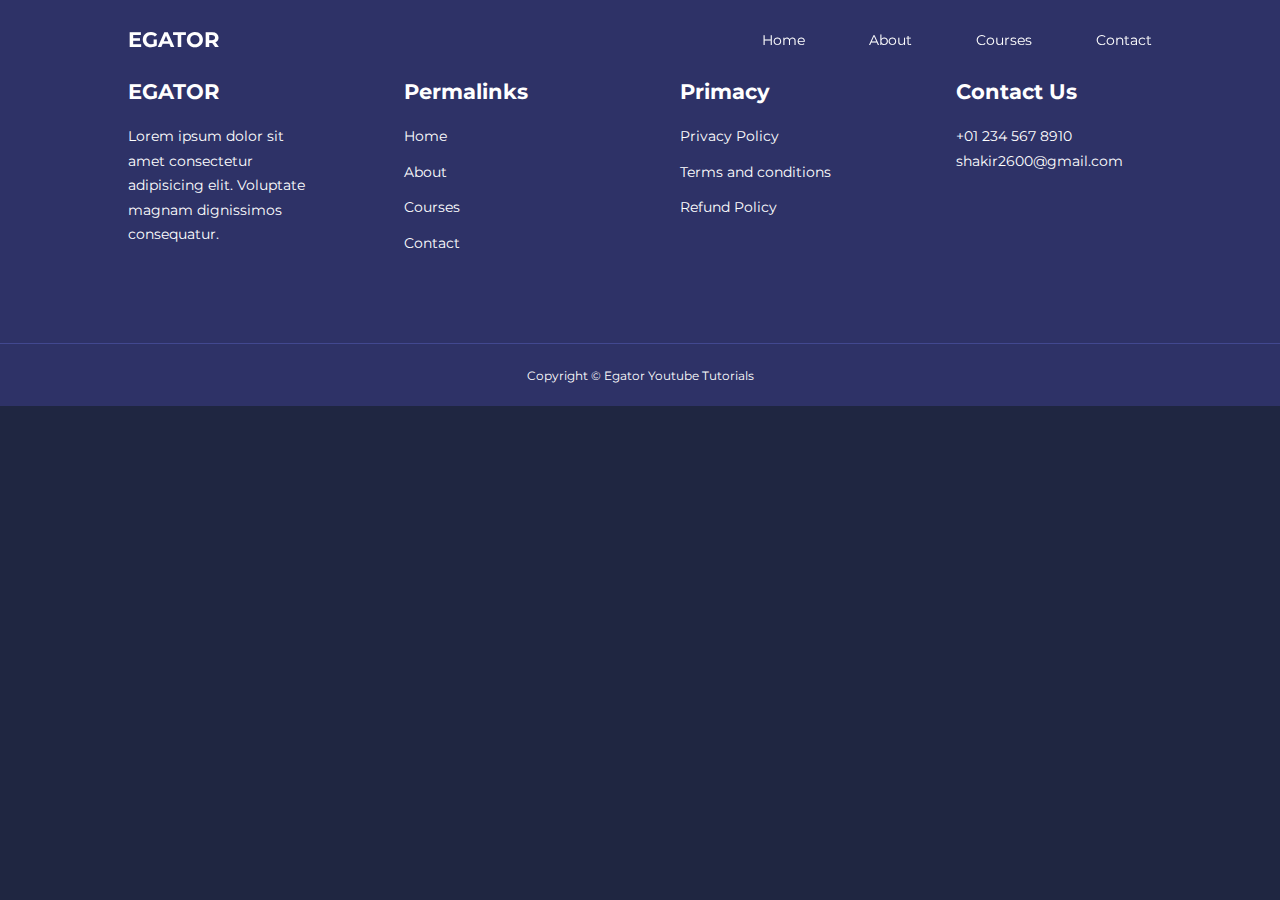
==== about.html @ 31ecaff0 "commit" ====
<!DOCTYPE html>
<html lang="en">
<head>
    <meta charset="UTF-8">
    <meta http-equiv="X-UA-Compatible" content="IE=edge">
    <meta name="viewport" content="width=device-width, initial-scale=1.0">
    <title>Responsive Multipage Education Website Using HTML, CSS && JavaScript</title>

    <link rel="stylesheet" href="./css/style.css">
    <!-- Iconscout CDN-->
    <link rel="stylesheet" href="https://unicons.iconscout.com/release/v2.1.6/css/unicons.css">
    <!-- Google fonts (MONTSERRAT)-->
    <link rel="preconnect" href="https://fonts.googleapis.com">
    <link rel="preconnect" href="https://fonts.gstatic.com" crossorigin>
    <link href="https://fonts.googleapis.com/css2?family=Montserrat:wght@300;400;500;600;700;800;900&display=swap" rel="stylesheet">

</head>
    <body>
        <nav>
            <div class="container nav__container">
                <a href="index.html"> <h4>EGATOR</h4></a>
                <ul class="nav__menu">
                    <li><a href="index.html">Home</a></li>
                    <li><a href="about.html">About</a></li>
                    <li><a href="courses.html">Courses</a></li>
                    <li><a href="contact.html">Contact</a></li>
                </ul>
                <button id="open-menu-btn"><i class="uil uil-bars"></i></button>
                <button id="close-menu-btn"><i class="uil uil-multiply"></i></button>
            </div>
        </nav>
    <!--END OF NAVBAR-->

    <footer> 
    <div class="container footer__container">

        <div class="footer__1">
            <a href="index.html" class="footer__logo"><h4>EGATOR</h4></a>
            <p>Lorem ipsum dolor sit amet consectetur adipisicing elit. Voluptate magnam dignissimos consequatur.</p>
        </div>

        <div class="footer__2">
            <h4>Permalinks</h4>
            <ul class="permalink">
                <li><a href="index.html">Home</a></li>
                <li><a href="about.html">About</a></li>
                <li><a href="courses.html">Courses</a></li>
                <li><a href="contact.html">Contact</a></li>
            </ul>
        </div>

        <div class="footer__3">
            <h4>Primacy</h4>
            <ul class="privacy">
                <li><a href="#">Privacy Policy</a></li>
                <li><a href="#">Terms and conditions</a></li>
                <li><a href="#">Refund Policy</a></li>
            </ul>
        </div>

        <div class="footer__4">
            <h4>Contact Us</h4>
           <div>
            <p>+01 234 567 8910</p>
            <p>shakir2600@gmail.com</p>
           </div>

           <ul class="footer__socials">
            <li><a href="#"><i class="uil uil-facebook-f"></i></a></li>
            <li><a href="#"><i class="uil uil-instagram-alt"></i></a></li>
            <li><a href="#"><i class="uil uil-twitter"></i></a></li>
            <li><a href="#"><i class="uil uil-linkedin-alt"></i></a></li>
           </ul>
        </div> 
    </div>
    <div class="footer__copyright">
        <small>Copyright &copy; Egator Youtube Tutorials</small>
    </div>

   </footer>


    <script src="./main.js"></script>
    </body>
</html>
---- css/style.css ----
*{
    margin: 0;
    padding: 0;
    border: 0;
    outline: 0;
    text-decoration: none;
    list-style: none;
    box-sizing: border-box;
}

:root{
    --color--primary: #6c63ff;
    --color--success: #00bf8e;
    --color--warning: #f7c94b;
    --color--danger: #f75842;
    --color--danger-variant: rgba(247,88,66,0.4);
    --color--white: #fff;
    --color--light: rgba(255,255,255,0.7);
    --color--black: #000;
    --color--bg: #1f2641;
    --color--bg1: #2e3267;
    --color--bg2: #424890;

    --container-width-lg: 80%;
    --container-width-md: 90%;
    --container-width-sm: 94%;

    --transition: all 400ms ease;
}

body{
    font-family: 'Montserrat', sans-serif;
    line-height: 1.7;
    color: var(--color--white);
    background-color: var(--color--bg);
}

.container{
    width: var(--container-width-lg);
    margin: 0 auto;
}

section{ 
    padding: 6rem 0;
}

section h2 {
    text-align: center;
    margin-bottom: 4rem;
}

h1,h2,h3,h4,h5{
    line-height: 1.2;
}

h1{
    font-size: 2.4rem;
}

h2{
    font-size: 2rem;
}

h3{
    font-size: 1.6rem;
}

h4{
    font-size: 1.3rem;
}

a{
    color: var(--color--white);
}

img{
    width: 100%;
    display: block;
    object-fit: cover;
}

.btn{
     display: inline-block;
     background: var(--color--white);
     color: var(--color--black);
     padding: 1rem 2rem;
     border: 1px solid transparent;
     font-weight: 500;
     transition: var(--transition);
}

.btn:hover{
    background: transparent;
    color: var(--color--white);
    border-color: var(--color--white);
}

.btn-primary{
    background: var(--color--danger);
    color: var(--color--white);
}

/* =====================NAVBAR=======================*/

nav{
    background: transparent;
    width: 100vw;
    height: 5rem ;
    position: fixed;
    top: 0;
    z-index: 11;
}

.window-scroll{
    background: var(--color--primary);
    box-shadow: 0 1rem 2rem rgb(0,0,0,0.2);
}

.nav__container{
    height: 100%;
    display: flex;
    justify-content: space-between;
    align-items: center;

}

nav button{
    display: none;
}

.nav__menu{
    display: flex;
    align-items: center;
    gap: 4rem;
}

.nav__menu a{
    font-size: 0.9rem;
    transition: var(--transition);
}
.nav__menu a:hover{
    color: var(--color--bg2);
}

/* =====================HEADER=======================*/

header{
    position: relative;
    top: 5rem;
    overflow: hidden;
    height: 70vh;
    margin-bottom: 5rem;
}

.header__container{
    display: grid;
    grid-template-columns: 1fr 1fr;
    align-items: center;
    gap: 5rem;
    height: 100%;
}

.header__left p{
    margin: 1rem 0 2.4rem;
}

/* =====================CATEGORIES=======================*/

.categories{
    background: var(--color--bg1);
    height: 32rem;
}

.categories h1{
    line-height: 1;
    margin-bottom: 3rem;
}

.categories__container{
    display: grid;
    grid-template-columns: 40% 60%;
}

.categories__left p{
    margin: 1rem 0 3rem;
}
.categories__left{
    margin-right: 4rem;
}

.categories__right{
    display: grid;
    grid-template-columns: repeat(3,1fr);
    gap: 1.2rem;
}

.category{
    background-color: var(--color--bg2);
    padding: 2rem;
    border-radius: 2rem;
    transition: var(--transition);
}

.category:nth-child(2) .category__icon{

    background-color: var(--color--danger);
}
.category:nth-child(3) .category__icon{

    background-color: var(--color--success);
}
.category:nth-child(4) .category__icon{

    background-color: var(--color--warning);
}
.category:nth-child(5) .category__icon{

    background-color: var(--color--success);
}


.category:hover{
    box-shadow: 0 3rem 3rem rgba(0,0,0,0.3);
    z-index: 1;
}

.category__icon{
background-color: var(--color--primary);
padding: 0.7rem;
border-radius: 0.9rem;
}

.category h5{
    margin: 2rem 0 1rem;
}

.category p{
    font-size: 0.85rem;
}

/* =====================POPULAR COURSES=======================*/
.courses{
    margin-top: 10rem;
}

.courses__container{
    display: grid;
    grid-template-columns: repeat(3,1fr);
    gap: 2rem;
}

.course{
    background: var(--color--bg1);
    text-align: center;   
    border: 1px solid transparent;
    transition: var(--transition);
}

.course:hover{
    background: transparent;
    border-color: var(--color--primary);
}

.course__info{
    padding: 2rem;
}

.course__info p {
    margin: 1.2rem 0 2rem;
    font-size: 0.9rem;
}
/* =====================FAQs=======================*/
.faqs{
    background: var(--color--bg1);
    box-shadow: inset 0 0 3rem rgba(0,0,0,0.5);
}

.faqs__container{
    display: grid;
    grid-template-columns: 1fr 1fr;
    gap: 1rem;
}

.faq{
    padding: 2rem;
    display: flex;
    align-items: center;
    gap: 1.4rem;
    height: fit-content;
    background: var(--color--primary);
    cursor: pointer;
}

.faq h4{
    font-size: 1rem;
    line-height: 2.2;
}

.faq__icon{
    align-self: flex-start;
    font-size: 1.2rem;
}

.faq p{
    margin-top: 0.8rem;
    display: none;
}

.faq.open p{
    display: block;
}

/* =====================TESTIMONIALS=======================*/

.testimonials__container{
    overflow-x: hidden;
    position: relative;
    margin-bottom: 5rem;
}

.testimonial{
    padding-top: 2rem;
}

.avatar{
    width: 6rem;
    height: 6rem;
    border-radius: 50%;
    overflow: hidden;
    margin: 0 auto 1rem;
    border: 1rem solid var(--color--bg1);
} 

.testimonial__info{
    text-align: center;
}

.testimonial__body{
    background: var(--color--primary);
    padding: 2rem;
    position: relative;
}
.testimonial__body::before{
    content: "";
    display: block;
    background: linear-gradient(
        135deg,
        transparent,
        var(--color--primary),
        var(--color--primary), var(--color--primary));
    width: 3rem;
    height: 3rem;
    position: absolute;
    left: 50%;
    top: -1.5rem;
    transform: rotate(45deg);
}

footer{
    background: var(--color--bg1);
    padding-top: 5rem;
    font-size: 0.9rem;
}

.footer__container{
    display: grid;
    grid-template-columns: repeat(4,1fr);
    gap: 5rem;
}
.footer__container div h4{
    margin-bottom: 1.2rem;
}

.footer__1 p {
    margin: 0 0 2rem;
}

footer ul li{
    margin-bottom:0.7rem;
}
footer ul li a:hover{
text-decoration: underline;
}

.footer__socials{
    display: flex;
    gap: 1rem;
    font-size: 1.2rem;
    margin-top: 2rem;
}

.footer__copyright{
    text-align: center;
    margin-top: 4rem;
    padding: 1.2rem 0;
    border-top: 1px solid var(--color--bg2);
}

/* =====================MEDIA QUERIES(TABLETS)=======================*/

@media screen and (max-width: 1024px) {
    .container{
        width: var(--container-width-md);
    }
    h1{
        font-size: 2.2rem;
    }
    h2{
        font-size: 1.7rem;
    }
    h3{
        font-size: 1.4rem;
    }
    h4{
        font-size: 1.2rem;
    }

    /* =====================NAVBAR=======================*/


    nav button{
        display: inline-block;
        background: transparent;
        font-size: 1.8rem;
        color: var(--color--white);
        cursor: pointer;
    }

    nav button#close-menu-btn{
      display: none;
    }

    .nav__menu{
        position: fixed;
        top: 5rem;
        right: 5%;
        height: fit-content;
        width: 18rem;
        flex-direction: column;
        gap: 0;
        display: none;
    }

    .nav__menu li{
      width: 100%;
      height: 5.8rem;
      animation: animateNavItems 400ms linear forwards;
      transform-origin: top right;
      opacity: 0;
    }
    .nav__menu li:nth-child(2){
        animation-delay: 200ms;
    }
    .nav__menu li:nth-child(3){
        animation-delay: 300ms;
    }
    .nav__menu li:nth-child(4){
        animation-delay: 400ms;
    }

    @keyframes  animateNavItems{
        0%{
            transform: rotate(-90deg) rotateX(90deg) scale(0.1);
        }
        100%{
            transform: rotate(0) rotateX(0) scale(1);
            opacity: 1;
        }
    }
    .nav__menu li a{
        background: var(--color--primary);
        box-shadow: -4rem 6rem 10rem rgba( 0,0,0,0.6);
        width: 100%;
        height: 100%;
        display: grid;
        place-items: center;
    }

    .nav__menu li a:hover{
        background-color: var(--color--bg2);
        color: white;
    }
    /*=====================HEADER=======================*/

    header{
       height: 52vh; 
       margin-bottom: 4rem;
    }

    .header__container{
        gap: 0;
        padding-bottom: 3rem;
    }
    /*=====================CATEGORIES=======================*/

    .categories{
        height: fit-content;
    }

    .categories__container{
        grid-template-columns: 1fr;
        gap: 3rem;
    }
    
    .categories__left{
        margin-right: 0;
    }

    /*=====================POPULAR COURSES=======================*/

    .courses{
        margin-top: 0;
    }
    .courses__container{
        grid-template-columns: 1fr 1fr;
    }

    /*=====================FAQs=======================*/

    .faqs__container{
        grid-template-columns: 1fr;
    }

    .faq{
        padding: 1.5rem;
    }

     /*=====================FOOTER=======================*/


     .footer__container{
        grid-template-columns: 1fr 1fr;
     }

     
}

/* =====================MEDIA QUERIES(PHONES)=======================*/

@media screen and (max-width: 600px){

    .container{
        width: var(--container-width-sm);
    }

    /* =====================NAVBAR=======================*/
    .nav__menu{
        right: 3%;
    }

    /* =====================HEADER=======================*/
    header{
        height: 100vh;
    }

    .header__container{
        grid-template-columns: 1fr;
        text-align: center;
        margin-top: 0;
    }

    .header__left p {
        margin-bottom: 1.3rem;
    }
    /* =====================CATEGORIES=======================*/

    .categories__right{
        grid-template-columns: 1fr 1fr;
        gap: 0.7rem;
    }

    .category{
        padding: 1rem;
        border-radius: 1rem;
    }

    .category__icon{
        margin-top: 4px;
        display: inline-block;
    }
    /* =====================POPULAR COURSES=======================*/

    .courses__container{
        grid-template-columns: 1fr;
    }

    /* =====================TESTIMONIALS=======================*/


    .testimonial__body{
        padding: 1.2rem;
    }
  
    /* =====================FOOTER=======================*/

    .footer__container{
        grid-template-columns: 1fr;
        text-align: center;
        gap: 2rem;
    }

    .footer__1 p {
        margin: 1rem auto;
    }

    .footer__socials{
        justify-content: center;
    }
}
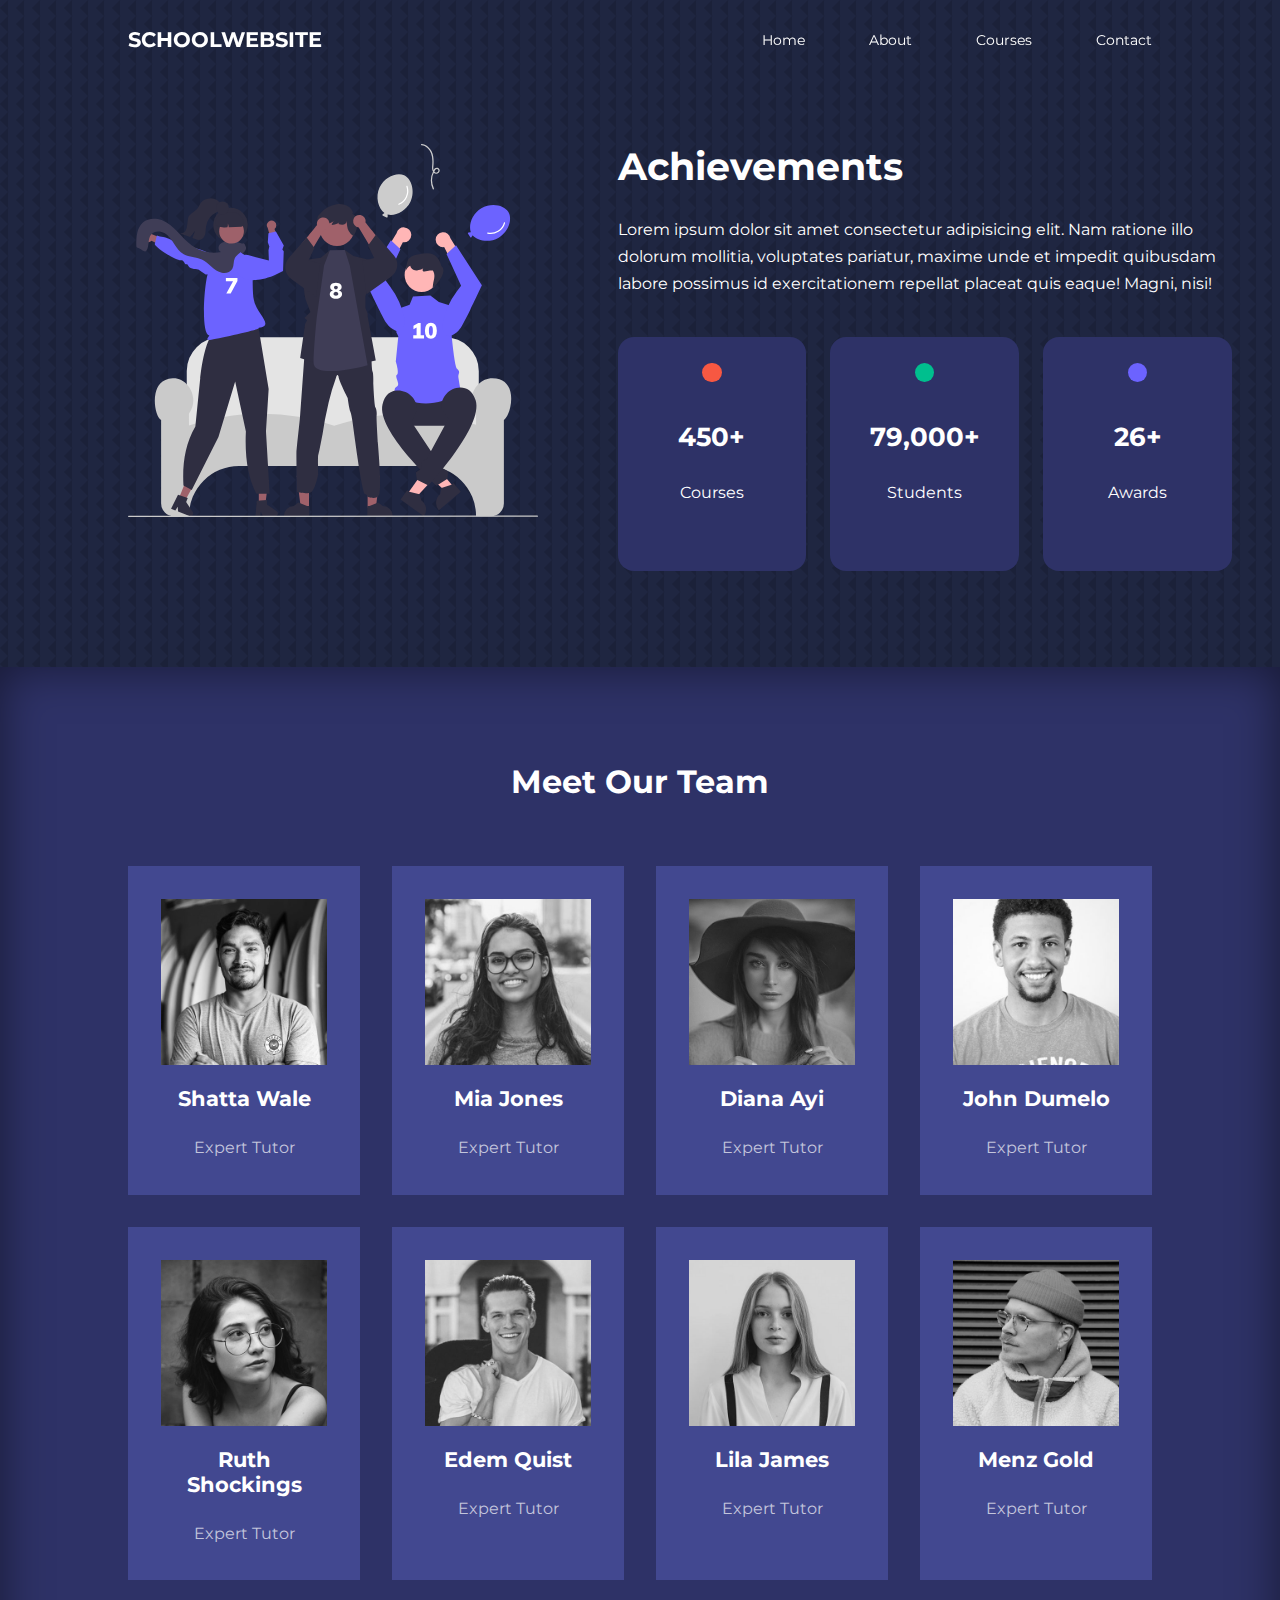
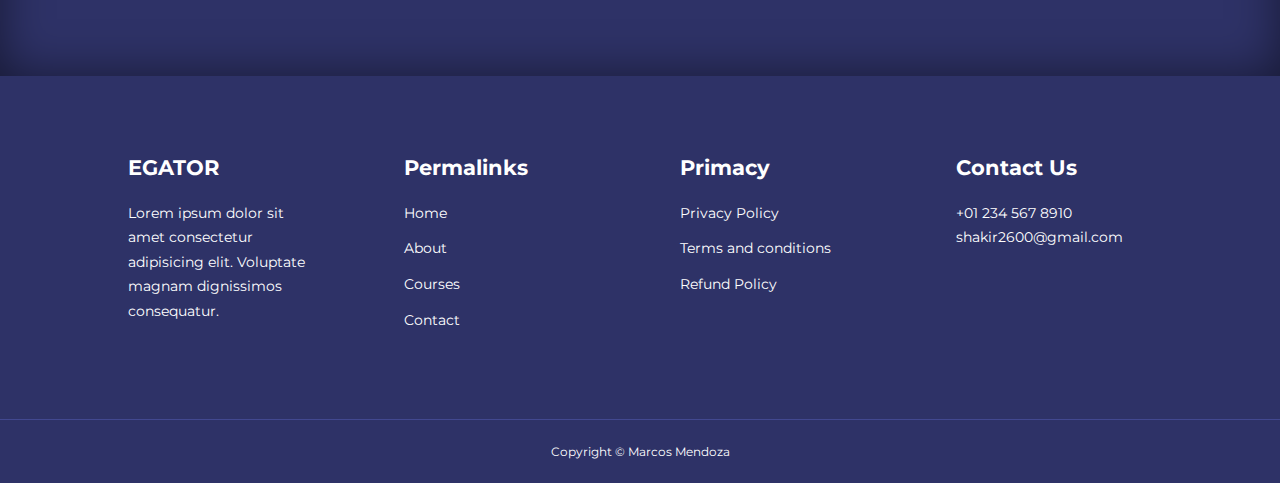
==== commit b4ada241: "Last commit" ====
--- a/about.html
+++ b/about.html
@@ -7,6 +7,7 @@
     <title>Responsive Multipage Education Website Using HTML, CSS && JavaScript</title>
 
     <link rel="stylesheet" href="./css/style.css">
+    <link rel="stylesheet" href="./css/about.css">
     <!-- Iconscout CDN-->
     <link rel="stylesheet" href="https://unicons.iconscout.com/release/v2.1.6/css/unicons.css">
     <!-- Google fonts (MONTSERRAT)-->
@@ -14,11 +15,16 @@
     <link rel="preconnect" href="https://fonts.gstatic.com" crossorigin>
     <link href="https://fonts.googleapis.com/css2?family=Montserrat:wght@300;400;500;600;700;800;900&display=swap" rel="stylesheet">
 
+    <style>
+        body{
+            background-image: url("./images/bg-texture.png");
+        }
+     </style>
 </head>
     <body>
         <nav>
             <div class="container nav__container">
-                <a href="index.html"> <h4>EGATOR</h4></a>
+                <a href="index.html"> <h4>SCHOOLWEBSITE</h4></a>
                 <ul class="nav__menu">
                     <li><a href="index.html">Home</a></li>
                     <li><a href="about.html">About</a></li>
@@ -31,6 +37,180 @@
         </nav>
     <!--END OF NAVBAR-->
 
+     <section class="about__achievements">
+        <div class="container about__achievements-container">
+            <div class="about__achievements-left">
+                <img src="./images/about achievements.svg" alt="">
+            </div>
+            <div class="about__achievements-right">
+                <h1>Achievements</h1>
+                <p>Lorem ipsum dolor sit amet consectetur adipisicing elit. Nam ratione illo dolorum mollitia, voluptates pariatur, maxime unde et impedit quibusdam labore possimus id exercitationem repellat placeat quis eaque! Magni, nisi!</p>
+                <div class="achievements__cards">
+                    <article class="achievement__card">
+                        <span class="achievement__icon">
+                            <i class="uil uil-video"></i>
+                        </span>
+                        <h3>450+</h3>
+                        <p>Courses</p>
+                    </article>
+                    <article class="achievement__card">
+                        <span class="achievement__icon">
+                            <i class="uil uil-users-alt"></i>
+                        </span>
+                        <h3>79,000+</h3>
+                        <p>Students</p>
+                    </article>
+                    <article class="achievement__card">
+                        <span class="achievement__icon">
+                            <i class="uil uil-trophy"></i>
+                        </span>
+                        <h3>26+</h3>
+                        <p>Awards</p>
+                    </article>
+                </div>
+            </div>
+        </div>
+     </section>
+     <!--END OF ACHIEVEMENTS-->
+
+     <section class="team">
+        <h2>Meet Our Team</h2>
+        <div class="container team__container">
+            <article class="team__member">
+                <div class="team__member-image">
+                    <img src="./images/tm1.jpg">
+                </div>
+                <div class="team__member-info">
+                    <h4>Shatta Wale</h4>
+                    <p>Expert Tutor</p>
+                </div>
+                <div class="team__member-socials">
+                    <a href="http://instagram.com" target="_blank"><i class="uil uil-instagram"></i></a>
+                    <a href="http://twitter.com" target="_blank"><i class="uil uil-twitter-alt"></i></a>
+                    <a href="http://linkedin.com" target="_blank"><i class="uil uil-linkedin-alt"></i></a>
+
+                </div>
+            </article>
+
+            <article class="team__member">
+                <div class="team__member-image">
+                    <img src="./images/tm2.jpg">
+                </div>
+                <div class="team__member-info">
+                    <h4>Mia Jones</h4>
+                    <p>Expert Tutor</p>
+                </div>
+                <div class="team__member-socials">
+                    <a href="http://instagram.com" target="_blank"><i class="uil uil-instagram"></i></a>
+                    <a href="http://twitter.com" target="_blank"><i class="uil uil-twitter-alt"></i></a>
+                    <a href="http://linkedin.com" target="_blank"><i class="uil uil-linkedin-alt"></i></a>
+
+                </div>
+            </article>
+
+            <article class="team__member">
+                <div class="team__member-image">
+                    <img src="./images/tm3.jpg">
+                </div>
+                <div class="team__member-info">
+                    <h4>Diana Ayi</h4>
+                    <p>Expert Tutor</p>
+                </div>
+                <div class="team__member-socials">
+                    <a href="http://instagram.com" target="_blank"><i class="uil uil-instagram"></i></a>
+                    <a href="http://twitter.com" target="_blank"><i class="uil uil-twitter-alt"></i></a>
+                    <a href="http://linkedin.com" target="_blank"><i class="uil uil-linkedin-alt"></i></a>
+
+                </div>
+            </article>
+
+            <article class="team__member">
+                <div class="team__member-image">
+                    <img src="./images/tm4.jpg">
+                </div>
+                <div class="team__member-info">
+                    <h4>John Dumelo</h4>
+                    <p>Expert Tutor</p>
+                </div>
+                <div class="team__member-socials">
+                    <a href="http://instagram.com" target="_blank"><i class="uil uil-instagram"></i></a>
+                    <a href="http://twitter.com" target="_blank"><i class="uil uil-twitter-alt"></i></a>
+                    <a href="http://linkedin.com" target="_blank"><i class="uil uil-linkedin-alt"></i></a>
+
+                </div>
+            </article>
+
+            <article class="team__member">
+                <div class="team__member-image">
+                    <img src="./images/tm5.jpg">
+                </div>
+                <div class="team__member-info">
+                    <h4>Ruth  Shockings</h4>
+                    <p>Expert Tutor</p>
+                </div>
+                <div class="team__member-socials">
+                    <a href="http://instagram.com" target="_blank"><i class="uil uil-instagram"></i></a>
+                    <a href="http://twitter.com" target="_blank"><i class="uil uil-twitter-alt"></i></a>
+                    <a href="http://linkedin.com" target="_blank"><i class="uil uil-linkedin-alt"></i></a>
+
+                </div>
+            </article>
+
+            <article class="team__member">
+                <div class="team__member-image">
+                    <img src="./images/tm6.jpg">
+                </div>
+                <div class="team__member-info">
+                    <h4>Edem Quist</h4>
+                    <p>Expert Tutor</p>
+                </div>
+                <div class="team__member-socials">
+                    <a href="http://instagram.com" target="_blank"><i class="uil uil-instagram"></i></a>
+                    <a href="http://twitter.com" target="_blank"><i class="uil uil-twitter-alt"></i></a>
+                    <a href="http://linkedin.com" target="_blank"><i class="uil uil-linkedin-alt"></i></a>
+
+                </div>
+            </article>
+
+            <article class="team__member">
+                <div class="team__member-image">
+                    <img src="./images/tm7.jpg">
+                </div>
+                <div class="team__member-info">
+                    <h4>Lila James</h4>
+                    <p>Expert Tutor</p>
+                </div>
+                <div class="team__member-socials">
+                    <a href="http://instagram.com" target="_blank"><i class="uil uil-instagram"></i></a>
+                    <a href="http://twitter.com" target="_blank"><i class="uil uil-twitter-alt"></i></a>
+                    <a href="http://linkedin.com" target="_blank"><i class="uil uil-linkedin-alt"></i></a>
+
+                </div>
+            </article>
+
+            <article class="team__member">
+                <div class="team__member-image">
+                    <img src="./images/tm8.jpg">
+                </div>
+                <div class="team__member-info">
+                    <h4>Menz Gold</h4>
+                    <p>Expert Tutor</p>
+                </div>
+                <div class="team__member-socials">
+                    <a href="http://instagram.com" target="_blank"><i class="uil uil-instagram"></i></a>
+                    <a href="http://twitter.com" target="_blank"><i class="uil uil-twitter-alt"></i></a>
+                    <a href="http://linkedin.com" target="_blank"><i class="uil uil-linkedin-alt"></i></a>
+
+                </div>
+            </article>
+        </div>
+     </section>
+     <!--END OF TEAM SECTION-->
+
+
+
+
+
     <footer> 
     <div class="container footer__container">
 
@@ -74,7 +254,7 @@
         </div> 
     </div>
     <div class="footer__copyright">
-        <small>Copyright &copy; Egator Youtube Tutorials</small>
+        <small>Copyright &copy; Marcos Mendoza</small>
     </div>
 
    </footer>
--- a/css/about.css
+++ b/css/about.css
@@ -0,0 +1,161 @@
+/* =====================ACHIEVEMENTS=======================*/
+
+.about__achievements{
+    margin-top: 3rem;
+}
+
+.about__achievements-container{
+    display: grid;
+    grid-template-columns: 40% 60%;
+    gap: 5rem;
+}
+
+.about__achievements-right p {
+    margin: 1.6rem 0 2.5rem;
+}
+
+.achievements__cards{
+    display: grid;
+    grid-template-columns: repeat(3,1fr);
+    gap: 1.5rem;
+}
+.achievement__card{
+    background: var(--color--bg1);
+    padding: 1.6rem;
+    text-align: center;
+    border-radius: 1rem;
+    transition: var(--transition);
+}
+
+.achievement__card:hover{
+  background: var(--color--bg2);
+  box-shadow: 0 3rem 3rem rgba(0,0,0,0.3);
+}
+
+.achievement__icon{
+    background: var(--color--danger);
+    padding: 0.6rem;
+    border-radius: 1rem;
+    display: inline-block;
+    margin-bottom: 2rem;
+    font-size: 2rem;
+}
+.achievement__card:nth-child(2) .achievement__icon{
+    background: var(--color--success);
+}
+.achievement__card:nth-child(3) .achievement__icon{
+    background: var(--color--primary);
+}
+
+/* =====================TEAM MEMBERS=======================*/
+
+.team{
+    background: var(--color--bg1);
+    box-shadow: inset 0 0 3rem rgba(0,0,0,0.5);
+}
+
+.team__container{
+    display: grid;
+    grid-template-columns: repeat(4, 1fr);
+    gap: 2rem;
+}
+
+.team__member{
+    background-color: var(--color--bg2);
+    padding: 2rem;
+    border: 1px solid transparent;
+    transition: var(--transition);
+    position: relative;
+    overflow: hidden;
+}
+
+.team__member:hover{
+    background: transparent;
+    border-color: var(--color--primary);
+}
+.team__member:hover .team__member-socials{
+    right: 0;
+}
+
+.team__member-image img{
+   filter: saturate(0);
+
+}
+.team__member:hover img{
+    filter: saturate(1);
+}
+
+.team__member-info *{
+    text-align: center;
+    margin-top: 1.4rem;
+
+}
+
+.team__member-info p {
+    color: var(--color--light);    
+}
+
+.team__member-socials{
+    position: absolute;
+    top: 50%;
+    transform: translateY(-50%);
+    right: -100%;
+    display: flex;
+    flex-direction: column;
+    background: var(--color--primary);
+    border-radius: 1rem 0 0 1rem;
+    box-shadow: -2rem 0 2rem rgba(0,0,0,0.3);
+    transition: var(--transition);
+}
+
+.team__member-socials a{
+    padding: 1rem;
+}
+
+/* =====================MEDIA QUERIES(TABLETS)=======================*/
+@media screen and (max-width: 1024px) {
+
+    .about__achievements{
+        margin-top: 2rem;
+    }
+    .about__achievements-container{
+        grid-template-columns: 1fr;
+        gap: 4rem;
+    }
+    .about__achievements-left{
+        width: 80%;
+        margin: 0 auto;
+    }
+
+    .team__container{
+        grid-template-columns: repeat(3,1fr);
+        gap: 1.5rem;
+    }
+    .team__member{
+        padding: 1rem;
+    }
+}
+
+
+/* =====================MEDIA QUERIES(PHONES)=======================*/
+
+@media screen and (max-width: 600px) {
+
+    .achievements__cards{
+        grid-template-columns: 1fr 1fr;
+        gap: 0.7rem;
+    }
+
+    .team__container{
+        grid-template-columns: 1fr 1fr;
+        gap: 0.7rem;
+    }
+
+    .team__member{
+        padding: 0;
+    }
+
+    .team__member p {
+        margin-bottom: 1.5rem;
+    }
+}